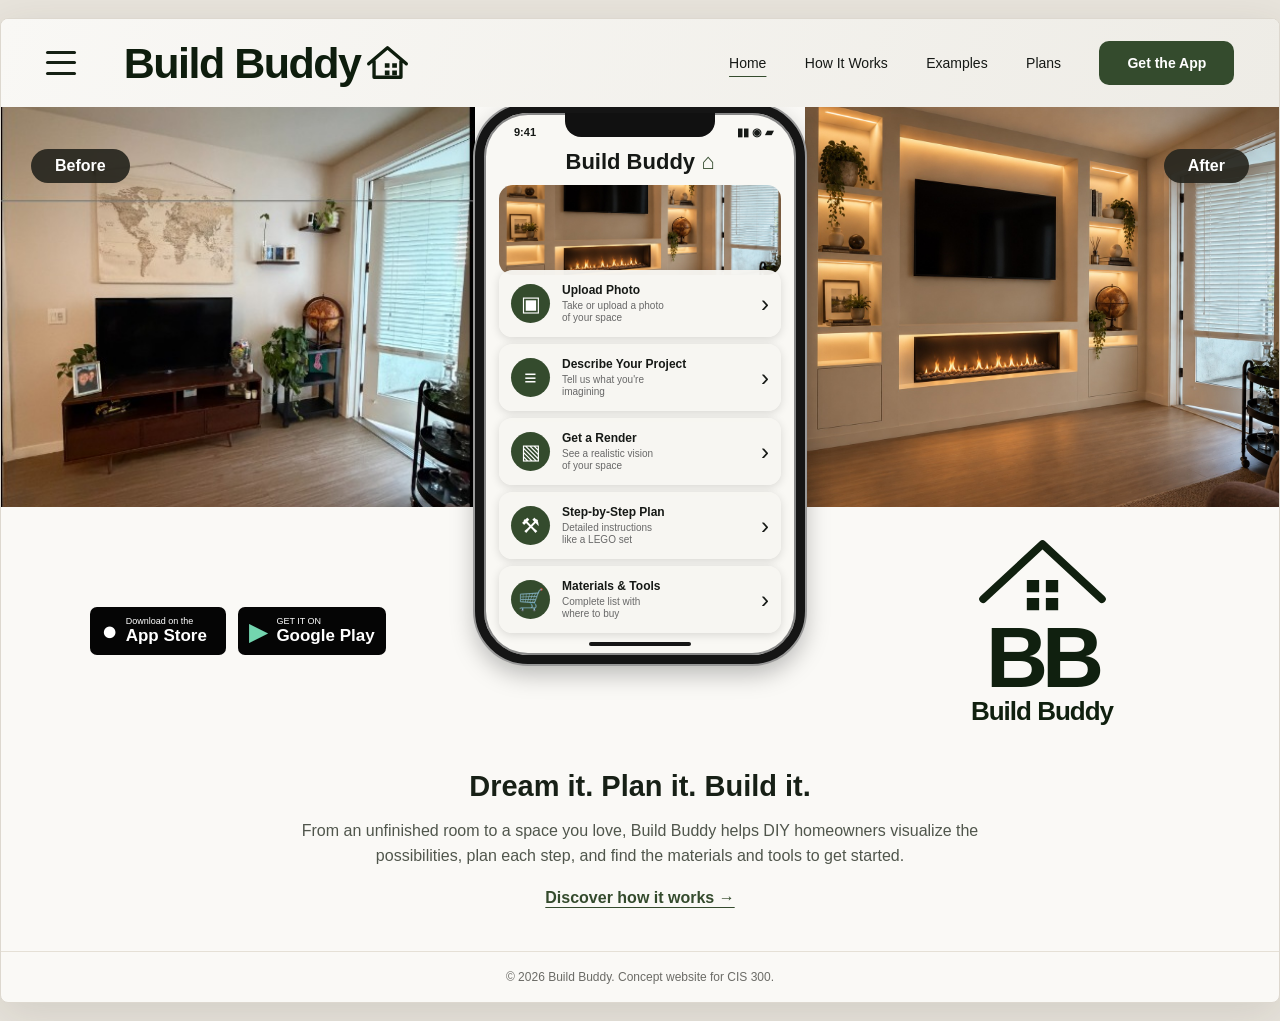
==== index.html @ 3c964e59 "Added Build Buddy homepage" ====
<!DOCTYPE html>
<html lang="en">
<head>
  <meta charset="UTF-8">
  <meta name="viewport" content="width=device-width, initial-scale=1.0">
  <meta name="description" content="Build Buddy helps DIY homeowners visualize renovations and plan every step of their next project.">
  <title>Build Buddy | Home</title>
  <link rel="stylesheet" href="style.css">
</head>
<body>
  <div class="site-shell">
    <header class="site-header">
      <div class="brand-area">
        <details class="menu-wrap">
          <summary aria-label="Open menu"><span></span><span></span><span></span></summary>
          <div class="menu-panel"><a href="index.html">Home</a><a href="how-it-works.html">How It Works</a><a href="examples.html">Examples</a><a href="plans.html">Plans</a><a href="get-the-app.html">Get the App</a></div>
        </details>
         
<a class="brand" href="index.html">
    <span class="brand-name">Build Buddy</span>

    <svg class="roof-icon" viewBox="0 0 64 55" aria-hidden="true">
        <path d="M4 28 32 4l28 24M12 24v24h40V24"/>
        <path d="M28 27h7v7h-7z
                 M39 27h7v7h-7z
                 M28 38h7v7h-7z
                 M39 38h7v7h-7z"
              class="windows"/>
    </svg>
</a>

      </div>
      <nav class="main-nav" aria-label="Main navigation"><a class="active" aria-current="page" href="index.html">Home</a><a href="how-it-works.html">How It Works</a><a href="examples.html">Examples</a><a href="plans.html">Plans</a><a class="nav-cta" href="get-the-app.html">Get the App</a></nav>
    </header>
    <main>
      <h1 class="sr-only">Build Buddy — Dream it. Plan it. Build it.</h1>
      <section class="hero" aria-label="Before and after renovation and app preview">
        <div class="photo-column before-column">
          <div class="photo-box"><img src="images/before.jpg" alt="Living room before a custom entertainment wall renovation"><span class="photo-label">Before</span></div>
          <div class="store-row"><a class="store-badge" href="get-the-app.html" aria-label="App Store information"><span class="apple-mark">●</span><span><small>Download on the</small><strong>App Store</strong></span></a><a class="store-badge" href="get-the-app.html" aria-label="Google Play information"><span class="play-mark">▶</span><span><small>GET IT ON</small><strong>Google Play</strong></span></a></div>
        </div>
        <div class="phone" aria-label="Illustration of the Build Buddy mobile app">
          <div class="phone-notch"></div><div class="phone-status">9:41 <span>▮▮  ◉  ▰</span></div>
          <div class="phone-heading">Build Buddy <span>⌂</span></div>
          <div class="phone-preview"><img src="images/after.jpg" alt="Example renovated living room with built-in entertainment center"></div>
          <div class="phone-features">
            <div class="feature"><span class="feature-icon">▣</span><div><strong>Upload Photo</strong><small>Take or upload a photo<br>of your space</small></div><span class="arrow">›</span></div>
            <div class="feature"><span class="feature-icon">≡</span><div><strong>Describe Your Project</strong><small>Tell us what you're<br>imagining</small></div><span class="arrow">›</span></div>
            <div class="feature"><span class="feature-icon">▧</span><div><strong>Get a Render</strong><small>See a realistic vision<br>of your space</small></div><span class="arrow">›</span></div>
            <div class="feature"><span class="feature-icon">⚒</span><div><strong>Step-by-Step Plan</strong><small>Detailed instructions<br>like a LEGO set</small></div><span class="arrow">›</span></div>
            <div class="feature"><span class="feature-icon">🛒</span><div><strong>Materials &amp; Tools</strong><small>Complete list with<br>where to buy</small></div><span class="arrow">›</span></div>
          </div>
          <div class="home-indicator"></div>
        </div>
        <div class="photo-column after-column"><div class="photo-box"><img src="images/after.jpg" alt="Living room after renovation with illuminated built-in shelves, fireplace, and mounted television"><span class="photo-label">After</span></div><div class="big-logo"><svg viewBox="0 0 120 75" aria-hidden="true"><path d="M7 59 60 10l53 49"/><path d="M46 42h11v11H46zM63 42h11v11H63zM46 58h11v11H46zM63 58h11v11H63z" class="windows"/></svg><strong>BB</strong><b>Build Buddy</b></div></div>
      </section>
      <section class="intro"><h2>Dream it. Plan it. Build it.</h2><p>From an unfinished room to a space you love, Build Buddy helps DIY homeowners visualize the possibilities, plan each step, and find the materials and tools to get started.</p><a class="learn-link" href="how-it-works.html">Discover how it works →</a></section>
    </main>
    <footer><p>© 2026 Build Buddy. Concept website for CIS 300.</p></footer>
  </div>
</body>
</html>
---- style.css ----
/* Build Buddy | CIS 300 — shared external stylesheet */
:root { --green:#344b2d; --ink:#172016; --cream:#f5f2ec; --paper:#faf9f6; }
* { box-sizing:border-box; }
body { margin:0; background:#e8e4dc; color:#161916; font-family:Arial,Helvetica,sans-serif; }
a { color:inherit; }
.site-shell { max-width:1500px; margin:18px auto; background:var(--paper); border:1px solid #ddd8cf; border-radius:8px; box-shadow:0 12px 45px #39322520; overflow:hidden; }
.site-header { min-height:88px; display:flex; align-items:center; justify-content:space-between; gap:18px; padding:12px 3.5%; background:linear-gradient(110deg,#f9f8f5,#eeece6); position:relative; z-index:5; }
.brand-area { display:flex; align-items:center; gap:42px; }
.brand { display:flex; align-items:center; gap:6px; text-decoration:none; font-weight:800; font-size:clamp(25px,3.1vw,43px); white-space:nowrap; letter-spacing:-1.5px; color:#0e1d0d; }
.roof-icon { width:43px; height:43px; fill:none; stroke:#0e1d0d; stroke-width:5; stroke-linecap:round; stroke-linejoin:round; }
.roof-icon .windows,.big-logo .windows { fill:#0e1d0d; stroke:none; }
.menu-wrap { position:relative; }
.menu-wrap summary { width:36px; height:32px; cursor:pointer; display:flex; flex-direction:column; justify-content:space-around; list-style:none; }
.menu-wrap summary::-webkit-details-marker { display:none; }
.menu-wrap summary span { display:block; height:3px; width:30px; background:#152014; border-radius:3px; }
.menu-panel { position:absolute; top:45px; left:0; width:190px; background:white; border:1px solid #ddd; border-radius:8px; box-shadow:0 8px 20px #0002; padding:10px; }
.menu-panel a { display:block; text-decoration:none; padding:10px; border-radius:5px; }
.menu-panel a:hover { background:#f0eee8; }
.main-nav { display:flex; align-items:center; justify-content:flex-end; gap:clamp(16px,3vw,48px); }
.main-nav a { font-size:14px; text-decoration:none; white-space:nowrap; padding:8px 0; }
.main-nav a:hover,.main-nav a.active { text-decoration:underline; text-decoration-color:var(--green); text-underline-offset:8px; }
.main-nav .nav-cta { background:var(--green); color:white; border-radius:10px; padding:14px 28px; font-weight:700; text-decoration:none; }
.main-nav .nav-cta:hover { background:#263a22; text-decoration:none; }
.hero { display:grid; grid-template-columns:minmax(0,1fr) minmax(260px,330px) minmax(0,1fr); gap:0; position:relative; align-items:start; padding:0 0 10px; }
.photo-column { min-width:0; display:flex; flex-direction:column; align-items:center; }
.photo-box { width:100%; height:400px; position:relative; overflow:hidden; background:#d8d1c6; }
.photo-box img { display:block; width:100%; height:100%; object-fit:cover; }
.photo-label { position:absolute; top:42px; left:30px; background:#282720ed; color:white; font-weight:700; font-size:16px; padding:8px 24px; border-radius:40px; }
.after-column .photo-label { left:auto; right:30px; }
.store-row { display:flex; flex-wrap:wrap; gap:12px; justify-content:center; margin-top:100px; padding:0 10px; }
.store-badge { min-width:136px; height:48px; display:flex; align-items:center; gap:8px; padding:6px 11px; border-radius:7px; background:#050505; color:#fff; text-decoration:none; }
.store-badge small { display:block; font-size:9px; line-height:1.2; }
.store-badge strong { display:block; font-size:17px; line-height:1.1; }
.apple-mark { font-size:27px; }
.play-mark { font-size:25px; color:#73d5af; }
.big-logo { margin-top:26px; display:flex; flex-direction:column; align-items:center; color:#10200f; line-height:.95; }
.big-logo svg { width:145px; height:84px; fill:none; stroke:#10200f; stroke-width:7; stroke-linecap:round; stroke-linejoin:round; }
.big-logo strong { font-size:86px; letter-spacing:-6px; }
.big-logo b { font-size:26px; letter-spacing:-1px; }
.phone { position:relative; z-index:2; width:100%; height:560px; margin-top:-3px; padding:36px 15px 22px; border:9px solid #151515; border-radius:53px; background:#f9f8f4; box-shadow:0 0 0 2px #999, 0 10px 24px #0004, inset 0 0 0 2px #888; overflow:hidden; }
.phone-notch { position:absolute; top:0; left:26%; width:48%; height:24px; background:#111; border-radius:0 0 16px 16px; }
.phone-status { position:absolute; top:13px; left:30px; right:23px; font-size:11px; font-weight:700; display:flex; justify-content:space-between; }
.phone-heading { text-align:center; font-size:22px; font-weight:800; margin:0 0 10px; }
.phone-heading span { color:var(--green); }
.phone-preview { height:90px; overflow:hidden; border-radius:14px; }
.phone-preview img { width:100%; height:100%; object-fit:cover; }
.phone-features { display:flex; flex-direction:column; gap:7px; margin-top:-5px; position:relative; }
.feature { background:#f7f6f2f5; min-height:67px; border-radius:13px; box-shadow:0 2px 10px #0002; display:flex; align-items:center; gap:12px; padding:8px 12px; }
.feature-icon { width:39px; height:39px; flex:0 0 39px; border-radius:50%; background:var(--green); color:white; display:grid; place-items:center; font-size:21px; }
.feature div { flex:1; min-width:0; }
.feature strong { display:block; font-size:12px; }
.feature small { display:block; font-size:10px; color:#686868; margin-top:3px; line-height:1.2; }
.arrow { font-size:24px; font-weight:300; }
.home-indicator { position:absolute; width:33%; height:4px; background:#161616; border-radius:4px; bottom:9px; left:33.5%; }
.intro { max-width:790px; padding:30px 24px 40px; margin:0 auto; text-align:center; line-height:1.6; }
.intro h2 { font-size:29px; margin:0 0 8px; color:var(--ink); }
.intro p { color:#50564c; margin:0 0 16px; }
.learn-link { color:var(--green); font-weight:700; text-underline-offset:4px; }
footer { padding:18px; text-align:center; border-top:1px solid #e5e0d6; color:#6b6b66; font-size:12px; }
footer p { margin:0; }
.sr-only { position:absolute; width:1px; height:1px; overflow:hidden; clip:rect(0,0,0,0); white-space:nowrap; }
@media (max-width:1050px) { .brand-area { gap:15px; } .main-nav { gap:15px; } .main-nav a { font-size:12px; } .hero { grid-template-columns:minmax(0,1fr) minmax(240px,300px) minmax(0,1fr); } .photo-box { height:340px; } .store-badge { min-width:112px; } .store-badge strong { font-size:14px; } }
@media (max-width:760px) { .site-shell { margin:0; border-radius:0; } .site-header { flex-wrap:wrap; } .main-nav { width:100%; justify-content:center; flex-wrap:wrap; } .hero { grid-template-columns:1fr 1fr; gap:0; } .phone { grid-column:1/-1; grid-row:1; width:min(330px,90%); justify-self:center; } .photo-box { height:270px; } .store-row { margin-top:20px; } .big-logo { margin-top:18px; } }
@media (max-width:480px) { .brand { font-size:28px; } .roof-icon { width:30px; } .main-nav { gap:10px; } .main-nav a { font-size:11px; } .main-nav .nav-cta { padding:9px 12px; } .photo-box { height:190px; } .photo-label { top:15px; left:12px; padding:6px 12px; font-size:12px; } .after-column .photo-label { right:12px; } .store-row { flex-direction:column; } .big-logo svg { width:90px; height:55px; } .big-logo strong { font-size:55px; } .big-logo b { font-size:18px; } }

/* Project photos: keep the entertainment wall and TV visible */
.before-column .photo-box img { object-position:center 55%; }
.after-column .photo-box img { object-position:center center; }

/* Header logo: same artwork as bottom-right logo */
.site-header .brand-logo {
  display:flex; flex-direction:column; align-items:center; justify-content:center;
  gap:0; text-align:center; line-height:.9; letter-spacing:normal; flex-shrink:0;
}
.site-header .brand-logo svg { width:66px; height:38px; fill:none; stroke:#10200f; stroke-width:7; stroke-linecap:round; stroke-linejoin:round; }
.site-header .brand-logo svg .windows { fill:#10200f; stroke:none; }
.site-header .brand-logo strong { font-size:38px; letter-spacing:-2px; }
.site-header .brand-logo span { font-size:12px; font-weight:700; letter-spacing:0; }
@media (max-width:480px) { .site-header .brand-logo svg { width:53px; height:31px; } .site-header .brand-logo strong { font-size:30px; } .site-header .brand-logo span { font-size:10px; } }


.site-header .brand {
    display: flex;
    flex-direction: row;
    align-items: center;
    justify-content: flex-start;
    gap: 6px;
    text-decoration: none;
    white-space: nowrap;
}

.site-header .brand-name {
    font-size: 43px;
    font-weight: 800;
    letter-spacing: -1.5px;
    color: #0e1d0d;
}

.site-header .roof-icon {
    width: 43px;
    height: 43px;
    fill: none;
    stroke: #0e1d0d;
    stroke-width: 5;
    stroke-linecap: round;
    stroke-linejoin: round;
    flex-shrink: 0;
}

.site-header .roof-icon .windows {
    fill: #0e1d0d;
    stroke: none;
}
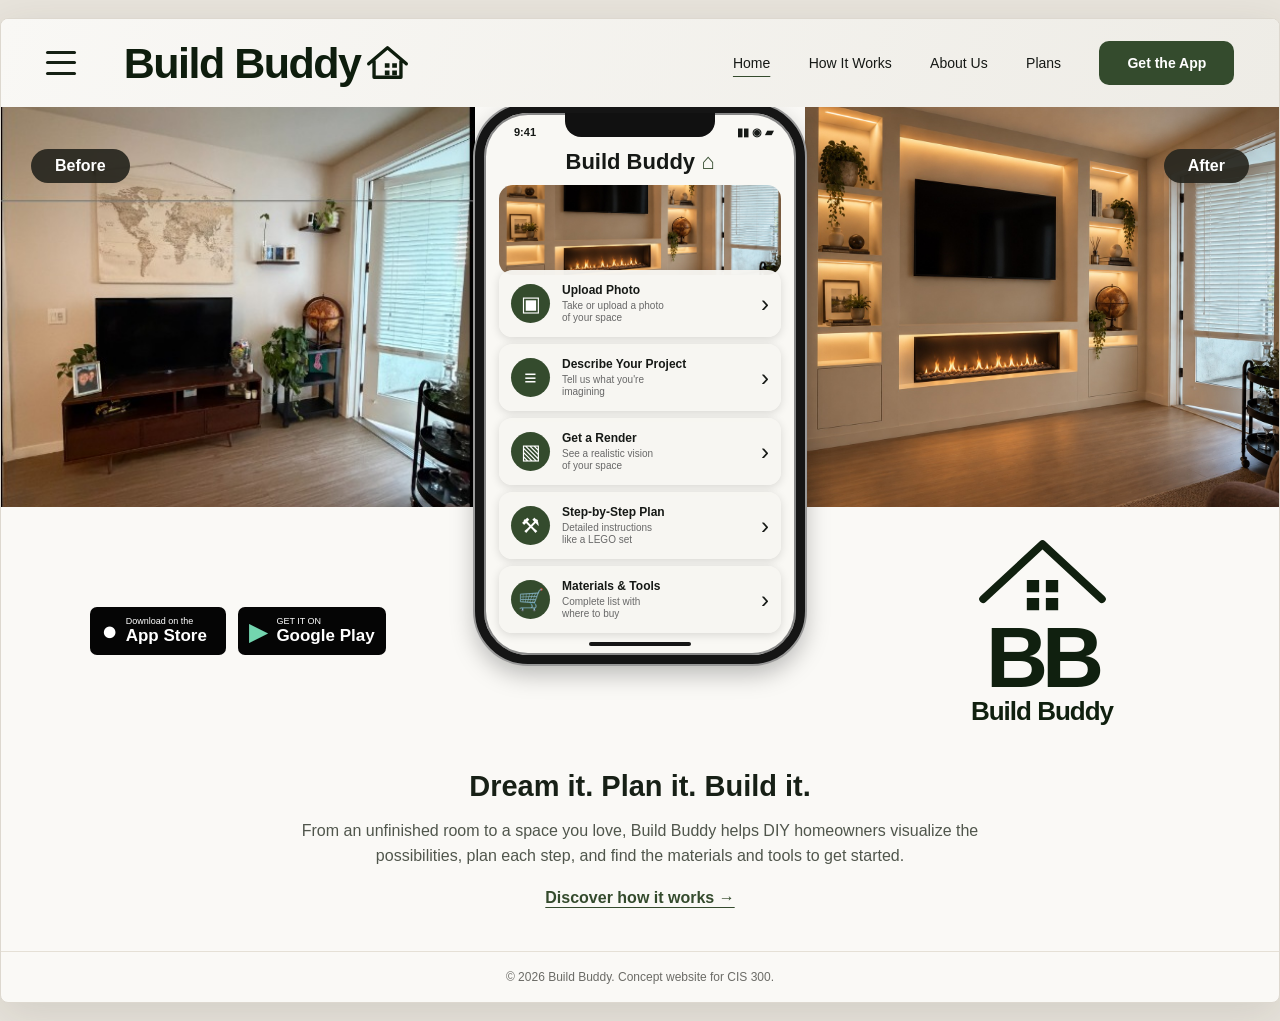
==== commit d6a61127: "Added about us and how it works page" ====
--- a/index.html
+++ b/index.html
@@ -13,7 +13,7 @@
       <div class="brand-area">
         <details class="menu-wrap">
           <summary aria-label="Open menu"><span></span><span></span><span></span></summary>
-          <div class="menu-panel"><a href="index.html">Home</a><a href="how-it-works.html">How It Works</a><a href="examples.html">Examples</a><a href="plans.html">Plans</a><a href="get-the-app.html">Get the App</a></div>
+          <div class="menu-panel"><a href="index.html">Home</a><a href="how-it-works.html">How It Works</a><a href="about.html">About Us</a><a href="plans.html">Plans</a><a href="get-the-app.html">Get the App</a></div>
         </details>
          
 <a class="brand" href="index.html">
@@ -30,7 +30,7 @@
 </a>
 
       </div>
-      <nav class="main-nav" aria-label="Main navigation"><a class="active" aria-current="page" href="index.html">Home</a><a href="how-it-works.html">How It Works</a><a href="examples.html">Examples</a><a href="plans.html">Plans</a><a class="nav-cta" href="get-the-app.html">Get the App</a></nav>
+      <nav class="main-nav" aria-label="Main navigation"><a class="active" aria-current="page" href="index.html">Home</a><a href="how-it-works.html">How It Works</a><a href="about.html">About Us</a><a href="plans.html">Plans</a><a class="nav-cta" href="get-the-app.html">Get the App</a></nav>
     </header>
     <main>
       <h1 class="sr-only">Build Buddy — Dream it. Plan it. Build it.</h1>
--- a/style.css
+++ b/style.css
@@ -111,3 +111,106 @@
     fill: #0e1d0d;
     stroke: none;
 }
+
+/*HWP*/
+
+.how-hero {
+    text-align: center;
+    padding: 65px 20px 45px;
+    background: #f5f2ec;
+}
+
+.how-hero h1 {
+    font-size: 44px;
+    color: #172916;
+    margin-bottom: 18px;
+}
+
+.how-hero p {
+    max-width: 750px;
+    margin: 0 auto;
+    font-size: 18px;
+    line-height: 1.7;
+    color: #555;
+}
+
+.how-steps {
+    display: grid;
+    grid-template-columns: repeat(3, 1fr);
+    gap: 25px;
+    padding: 50px 6%;
+    background: #faf9f6;
+}
+
+.step-card {
+    background: white;
+    border-radius: 15px;
+    padding: 35px 28px;
+    box-shadow: 0 5px 20px rgba(0,0,0,0.07);
+    border: 1px solid #e5e1d9;
+}
+
+.step-number {
+    font-size: 34px;
+    font-weight: 800;
+    color: #344b2d;
+    margin-bottom: 18px;
+}
+
+.step-card h2 {
+    font-size: 22px;
+    margin-bottom: 12px;
+    color: #172916;
+}
+
+.step-card p {
+    font-size: 15px;
+    line-height: 1.7;
+    color: #555;
+}
+
+.how-bottom {
+    text-align: center;
+    padding: 65px 20px;
+    background: #f5f2ec;
+}
+
+.how-bottom h2 {
+    font-size: 32px;
+    color: #172916;
+}
+
+.how-bottom p {
+    margin: 15px auto 30px;
+    color: #555;
+}
+
+.how-button {
+    display: inline-block;
+    background: #344b2d;
+    color: white;
+    padding: 15px 28px;
+    border-radius: 10px;
+    text-decoration: none;
+    font-weight: bold;
+}
+
+.how-button:hover {
+    background: #243820;
+}
+
+@media (max-width: 900px) {
+    .how-steps {
+        grid-template-columns: repeat(2, 1fr);
+    }
+}
+
+@media (max-width: 600px) {
+    .how-steps {
+        grid-template-columns: 1fr;
+    }
+
+    .how-hero h1 {
+        font-size: 32px;
+    }
+}
